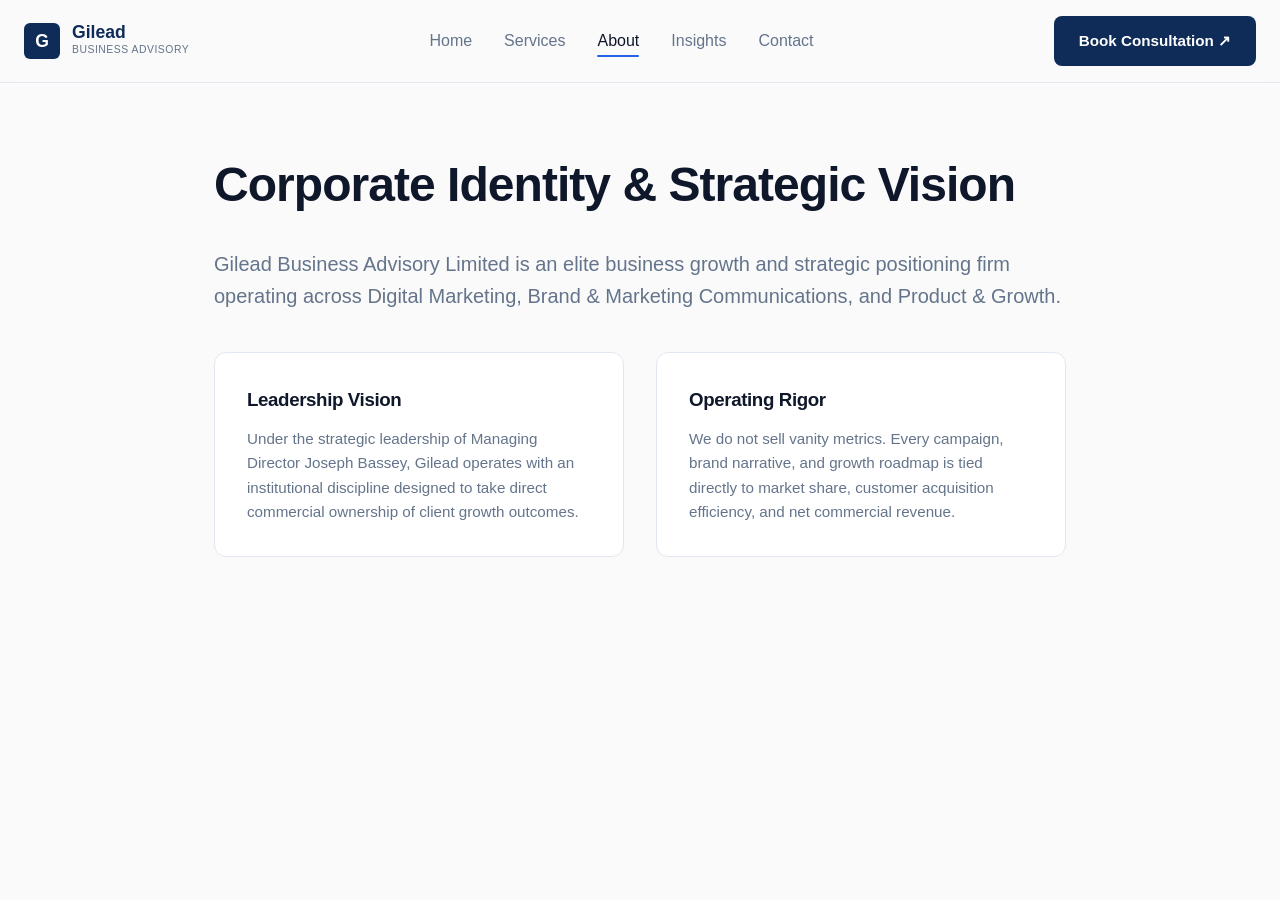
==== about.html @ 7e7a0b9b "Update contact page layout and remove hover effects" ====
<!DOCTYPE html>
<html lang="en">
<head>
  <meta charset="UTF-8">
  <meta name="viewport" content="width=device-width, initial-scale=1.0">
  <title>About Us | Gilead Business Advisory Ltd.</title>
  <link rel="stylesheet" href="css/style.css">
  <link rel="stylesheet" href="css/components.css">
</head>
<body>
  <header class="header-nav">
    <div class="container flex items-center justify-between">
      <a href="index.html" class="nav-brand">
        <div class="brand-logo">G</div>
        <div>
          <div style="font-weight: 800; line-height: 1; font-size: 1.1rem; color: var(--navy-dark);">Gilead</div>
          <div style="font-size: 0.65rem; letter-spacing: 0.05em; color: var(--text-muted); text-transform: uppercase;">Business Advisory</div>
        </div>
      </a>
      <nav>
        <ul class="nav-menu">
          <li><a href="index.html" class="nav-link">Home</a></li>
          <li><a href="services.html" class="nav-link">Services</a></li>
          <li><a href="about.html" class="nav-link active">About</a></li>
          <li><a href="insights.html" class="nav-link">Insights</a></li>
          <li><a href="contact.html" class="nav-link">Contact</a></li>
        </ul>
      </nav>
      <a href="book-consultation.html" class="btn btn-primary">Book Consultation &#8599;</a>
    </div>
  </header>

  <section style="padding: 4rem 0;">
    <div class="container" style="max-width: 900px;">
      <h1 style="font-size: 3rem; margin-bottom: 1.5rem;">Corporate Identity & Strategic Vision</h1>
      <p style="font-size: 1.25rem; color: var(--text-muted); margin-bottom: 2.5rem;">
        Gilead Business Advisory Limited is an elite business growth and strategic positioning firm operating across Digital Marketing, Brand & Marketing Communications, and Product & Growth.
      </p>

      <div class="grid" style="grid-template-columns: 1fr 1fr; gap: 2rem; margin-bottom: 3rem;">
        <div class="interactive-card">
          <h3 style="margin-bottom: 0.75rem;">Leadership Vision</h3>
          <p style="color: var(--text-muted); font-size: 0.95rem;">
            Under the strategic leadership of Managing Director Joseph Bassey, Gilead operates with an institutional discipline designed to take direct commercial ownership of client growth outcomes.
          </p>
        </div>
        <div class="interactive-card">
          <h3 style="margin-bottom: 0.75rem;">Operating Rigor</h3>
          <p style="color: var(--text-muted); font-size: 0.95rem;">
            We do not sell vanity metrics. Every campaign, brand narrative, and growth roadmap is tied directly to market share, customer acquisition efficiency, and net commercial revenue.
          </p>
        </div>
      </div>
    </div>
  </section>
</body>
</html>
---- css/style.css ----
/* Gilead Business Advisory - Global Styles & Design System */
:root {
  --navy-dark: #0f2c59;
  --royal-blue: #2563eb;
  --soft-blue: #38bdf8;
  --bg-offwhite: #fafafa;
  --text-charcoal: #0f172a;
  --text-muted: #64748b;
  --border-light: #e2e8f0;
  --white: #ffffff;
  --card-shadow: 0 10px 25px -5px rgba(15, 44, 89, 0.05), 0 8px 10px -6px rgba(15, 44, 89, 0.05);
  --transition-fast: 0.2s cubic-bezier(0.4, 0, 0.2, 1);
  --transition-smooth: 0.3s cubic-bezier(0.4, 0, 0.2, 1);
}

* {
  margin: 0;
  padding: 0;
  box-sizing: border-box;
}

body {
  font-family: 'Inter', -apple-system, BlinkMacSystemFont, "Segoe UI", Roboto, sans-serif;
  background-color: var(--bg-offwhite);
  color: var(--text-charcoal);
  line-height: 1.6;
  -webkit-font-smoothing: antialiased;
}

h1, h2, h3, h4, .font-heading {
  font-family: 'Plus Jakarta Sans', -apple-system, BlinkMacSystemFont, sans-serif;
  font-weight: 700;
  color: var(--text-charcoal);
  letter-spacing: -0.02em;
}

a {
  color: inherit;
  text-decoration: none;
}

.container {
  width: 100%;
  max-width: 1280px;
  margin: 0 auto;
  padding: 0 1.5rem;
}

/* Background Grid Pattern from Visual Reference */
.bg-grid-pattern {
  background-size: 40px 40px;
  background-image: 
    linear-gradient(to right, rgba(15, 44, 89, 0.03) 1px, transparent 1px),
    linear-gradient(to bottom, rgba(15, 44, 89, 0.03) 1px, transparent 1px);
}

/* Button UI Components */
.btn {
  display: inline-flex;
  align-items: center;
  justify-content: center;
  padding: 0.75rem 1.5rem;
  border-radius: 8px;
  font-weight: 600;
  font-size: 0.95rem;
  transition: var(--transition-fast);
  cursor: pointer;
  border: 1px solid transparent;
  gap: 0.5rem;
}

.btn-primary {
  background-color: var(--navy-dark);
  color: var(--white);
}

.btn-primary:hover {
  background-color: var(--royal-blue);
  transform: translateY(-2px);
  box-shadow: 0 4px 12px rgba(37, 99, 235, 0.25);
}

.btn-secondary {
  background-color: var(--white);
  color: var(--text-charcoal);
  border-color: var(--border-light);
}

.btn-secondary:hover {
  border-color: var(--royal-blue);
  color: var(--royal-blue);
  transform: translateY(-2px);
}

/* Layout Utilities */
.grid { display: grid; }
.flex { display: flex; }
.items-center { align-items: center; }
.justify-between { justify-content: space-between; }
.flex-col { flex-direction: column; }
---- css/components.css ----
/* Specialized UI Components & Micro-interactions */

/* Glass Navigation Header */
.header-nav {
  position: sticky;
  top: 0;
  z-index: 100;
  background: rgba(250, 250, 250, 0.85);
  backdrop-filter: blur(12px);
  border-bottom: 1px solid var(--border-light);
  padding: 1rem 0;
}

.nav-brand {
  display: flex;
  align-items: center;
  gap: 0.75rem;
}

.brand-logo {
  width: 36px;
  height: 36px;
  background: var(--navy-dark);
  color: var(--white);
  border-radius: 6px;
  display: flex;
  align-items: center;
  justify-content: center;
  font-weight: 800;
  font-size: 1.1rem;
}

.nav-menu {
  display: flex;
  align-items: center;
  gap: 2rem;
  list-style: none;
}

.nav-link {
  font-weight: 500;
  color: var(--text-muted);
  transition: var(--transition-fast);
  position: relative;
  padding: 0.25rem 0;
}

.nav-link:hover, .nav-link.active {
  color: var(--text-charcoal);
}

.nav-link.active::after {
  content: '';
  position: absolute;
  bottom: -4px;
  left: 0;
  width: 100%;
  height: 2px;
  background-color: var(--royal-blue);
  border-radius: 2px;
}

/* Card Micro-Interactions */
.interactive-card {
  background: var(--white);
  border: 1px solid var(--border-light);
  border-radius: 12px;
  padding: 2rem;
  transition: var(--transition-smooth);
}

.interactive-card:hover {
  transform: translateY(-4px);
  border-color: rgba(37, 99, 235, 0.3);
  box-shadow: var(--card-shadow);
}

.icon-box {
  width: 48px;
  height: 48px;
  background: rgba(15, 44, 89, 0.05);
  color: var(--navy-dark);
  border-radius: 8px;
  display: flex;
  align-items: center;
  justify-content: center;
  margin-bottom: 1.5rem;
  transition: var(--transition-fast);
}

.interactive-card:hover .icon-box {
  background: var(--navy-dark);
  color: var(--white);
}

/* Dark Conversion Banner (As shown in Reference Screenshot) */
.cta-banner {
  background: var(--navy-dark);
  color: var(--white);
  border-radius: 16px;
  padding: 3.5rem 3rem;
  display: flex;
  align-items: center;
  justify-content: space-between;
  margin: 4rem 0;
}

.cta-banner h2 {
  color: var(--white);
  font-size: 2.25rem;
  margin-bottom: 0.75rem;
}

.cta-banner p {
  color: rgba(255, 255, 255, 0.8);
  max-width: 600px;
}

/* Direct Floating WhatsApp Button */
.whatsapp-float {
  position: fixed;
  bottom: 2rem;
  right: 2rem;
  width: 52px;
  height: 52px;
  background-color: #25D366;
  color: white;
  border-radius: 50%;
  display: flex;
  align-items: center;
  justify-content: center;
  box-shadow: 0 4px 12px rgba(37, 211, 102, 0.4);
  z-index: 1000;
  transition: var(--transition-fast);
}

.whatsapp-float:hover {
  transform: scale(1.1);
}

@media (max-width: 768px) {
  .cta-banner {
    flex-direction: column;
    align-items: flex-start;
    gap: 2rem;
    padding: 2rem;
  }
  
  .nav-menu {
    display: none;
  }
}
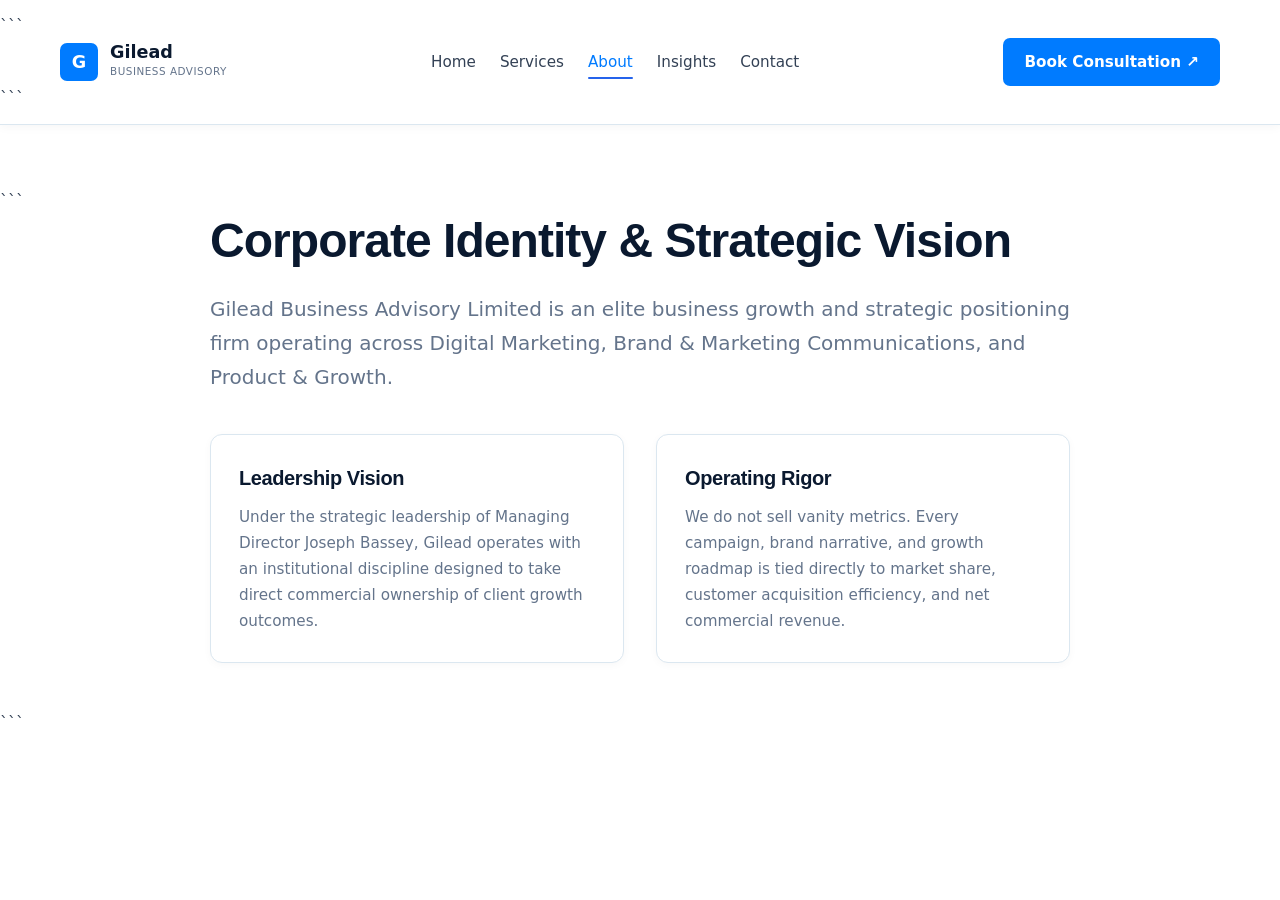
==== commit d684647f: "Update code" ====
--- a/about.html
+++ b/about.html
@@ -1,57 +1,778 @@
 <!DOCTYPE html>
+
 <html lang="en">
 <head>
   <meta charset="UTF-8">
   <meta name="viewport" content="width=device-width, initial-scale=1.0">
   <title>About Us | Gilead Business Advisory Ltd.</title>
+
   <link rel="stylesheet" href="css/style.css">
   <link rel="stylesheet" href="css/components.css">
+
+  <style>
+    :root {
+      --navy-dark: #0a192f;
+      --blue: #007bff;
+      --blue-dark: #0056b3;
+      --blue-soft: #eaf2ff;
+      --text-muted: #64748b;
+      --text-charcoal: #334155;
+      --border-color: #dbe7f0;
+      --white: #ffffff;
+    }
+
+    * {
+      box-sizing: border-box;
+      margin: 0;
+      padding: 0;
+    }
+
+    html {
+      scroll-behavior: smooth;
+      overflow-x: hidden;
+    }
+
+    body {
+      font-family: system-ui, -apple-system, BlinkMacSystemFont, "Segoe UI",
+        Roboto, Oxygen, Ubuntu, Cantarell, sans-serif;
+      line-height: 1.5;
+      color: var(--text-charcoal);
+      background: #ffffff;
+      overflow-x: hidden;
+    }
+
+    .container {
+      width: 100%;
+      max-width: 1200px;
+      margin: 0 auto;
+      padding: 0 1.25rem;
+    }
+
+    /* =========================
+       NAVIGATION
+    ========================= */
+
+    .header-nav {
+      background: rgba(255, 255, 255, 0.98);
+      border-bottom: 1px solid var(--border-color);
+      padding: 0.85rem 0;
+      position: sticky;
+      top: 0;
+      z-index: 1000;
+      box-shadow: 0 2px 10px rgba(15, 23, 42, 0.04);
+    }
+
+    .nav-container {
+      display: flex;
+      align-items: center;
+      justify-content: space-between;
+      gap: 1rem;
+      min-height: 44px;
+    }
+
+    .nav-brand {
+      display: flex;
+      align-items: center;
+      gap: 0.75rem;
+      text-decoration: none;
+      flex-shrink: 0;
+    }
+
+    .brand-logo {
+      width: 38px;
+      height: 38px;
+      background: var(--blue);
+      color: #ffffff;
+      display: flex;
+      align-items: center;
+      justify-content: center;
+      font-weight: 800;
+      border-radius: 7px;
+      flex-shrink: 0;
+    }
+
+    .nav-brand-text {
+      min-width: 0;
+    }
+
+    .nav-brand-title {
+      font-weight: 800;
+      line-height: 1;
+      font-size: 1.1rem;
+      color: var(--navy-dark);
+    }
+
+    .nav-brand-subtitle {
+      font-size: 0.65rem;
+      letter-spacing: 0.05em;
+      color: var(--text-muted);
+      text-transform: uppercase;
+      margin-top: 3px;
+    }
+
+    .nav-menu {
+      display: flex;
+      list-style: none;
+      gap: 1.5rem;
+      align-items: center;
+    }
+
+    .nav-link {
+      text-decoration: none;
+      color: var(--text-charcoal);
+      font-weight: 500;
+      font-size: 0.95rem;
+      transition: color 0.2s ease;
+    }
+
+    .nav-link:hover,
+    .nav-link.active {
+      color: var(--blue);
+    }
+
+    .btn {
+      display: inline-block;
+      padding: 0.75rem 1.25rem;
+      border-radius: 7px;
+      text-decoration: none;
+      font-weight: 600;
+      text-align: center;
+      transition:
+        background-color 0.2s ease,
+        color 0.2s ease,
+        border-color 0.2s ease;
+    }
+
+    .btn-primary {
+      background-color: var(--blue);
+      color: #ffffff;
+    }
+
+    .btn-primary:hover {
+      background-color: var(--blue-dark);
+    }
+
+    /* =========================
+       MOBILE MENU BUTTON
+    ========================= */
+
+    .mobile-menu-toggle {
+      display: none;
+      width: 42px;
+      height: 42px;
+      background: #ffffff;
+      border: 1px solid var(--border-color);
+      border-radius: 8px;
+      cursor: pointer;
+      color: var(--navy-dark);
+      align-items: center;
+      justify-content: center;
+      flex-direction: column;
+      gap: 5px;
+      padding: 0;
+      flex-shrink: 0;
+      position: relative;
+      z-index: 1100;
+    }
+
+    .mobile-menu-toggle span {
+      display: block;
+      width: 21px;
+      height: 2px;
+      background: var(--navy-dark);
+      border-radius: 2px;
+      transition:
+        transform 0.25s ease,
+        opacity 0.25s ease;
+    }
+
+    .mobile-menu-toggle.active span:nth-child(1) {
+      transform: translateY(7px) rotate(45deg);
+    }
+
+    .mobile-menu-toggle.active span:nth-child(2) {
+      opacity: 0;
+    }
+
+    .mobile-menu-toggle.active span:nth-child(3) {
+      transform: translateY(-7px) rotate(-45deg);
+    }
+
+    /* =========================
+       MOBILE DROPDOWN
+    ========================= */
+
+    .mobile-menu {
+      display: none;
+    }
+
+    /* =========================
+       ABOUT CONTENT
+    ========================= */
+
+    .about-section {
+      padding: 4rem 0;
+    }
+
+    .about-container {
+      max-width: 900px;
+    }
+
+    .about-title {
+      font-size: 3rem;
+      line-height: 1.15;
+      margin-bottom: 1.5rem;
+      color: var(--navy-dark);
+    }
+
+    .about-intro {
+      font-size: 1.25rem;
+      color: var(--text-muted);
+      margin-bottom: 2.5rem;
+      line-height: 1.7;
+    }
+
+    .about-grid {
+      display: grid;
+      grid-template-columns: repeat(2, minmax(0, 1fr));
+      gap: 2rem;
+      margin-bottom: 3rem;
+    }
+
+    .interactive-card {
+      background: #ffffff;
+      border: 1px solid var(--border-color);
+      border-radius: 12px;
+      padding: 1.75rem;
+      height: 100%;
+      box-shadow: 0 2px 8px rgba(15, 23, 42, 0.03);
+    }
+
+    .interactive-card h3 {
+      margin-bottom: 0.75rem;
+      color: var(--navy-dark);
+      font-size: 1.25rem;
+    }
+
+    .interactive-card p {
+      color: var(--text-muted);
+      font-size: 0.95rem;
+      line-height: 1.7;
+    }
+
+    /* =========================
+       TABLET
+    ========================= */
+
+    @media (max-width: 1000px) {
+      .nav-menu {
+        gap: 0.9rem;
+      }
+
+      .nav-link {
+        font-size: 0.85rem;
+      }
+
+      .header-btn {
+        padding: 0.65rem 0.8rem;
+        font-size: 0.8rem;
+      }
+    }
+
+    /* =========================
+       MOBILE
+    ========================= */
+
+    @media (max-width: 768px) {
+
+      .container {
+        padding-left: 1rem;
+        padding-right: 1rem;
+      }
+
+      .header-nav {
+        padding: 0.7rem 0;
+      }
+
+      .nav-container {
+        width: 100%;
+        gap: 0.6rem;
+      }
+
+      .nav-brand {
+        flex: 1;
+        min-width: 0;
+      }
+
+      .brand-logo {
+        width: 38px;
+        height: 38px;
+      }
+
+      .nav-brand-text {
+        display: none;
+      }
+
+      .nav-menu {
+        display: none;
+      }
+
+      .header-btn {
+        display: none;
+      }
+
+      .mobile-menu-toggle {
+        display: flex;
+      }
+
+      .mobile-menu {
+        position: absolute;
+        top: calc(100% + 8px);
+        left: 1rem;
+        right: 1rem;
+
+        display: flex;
+        flex-direction: column;
+
+        background: #ffffff;
+        border: 1px solid var(--border-color);
+        border-radius: 12px;
+        box-shadow: 0 12px 30px rgba(15, 23, 42, 0.12);
+
+        padding: 0.5rem;
+
+        opacity: 0;
+        visibility: hidden;
+        pointer-events: none;
+
+        transform: translateY(-8px);
+
+        transition:
+          opacity 0.2s ease,
+          transform 0.2s ease,
+          visibility 0.2s ease;
+      }
+
+      .mobile-menu.open {
+        opacity: 1;
+        visibility: visible;
+        pointer-events: auto;
+        transform: translateY(0);
+      }
+
+      .mobile-menu a {
+        display: block;
+        width: 100%;
+        padding: 0.9rem 1rem;
+        border-radius: 8px;
+
+        color: var(--navy-dark);
+        text-decoration: none;
+        font-size: 0.92rem;
+        font-weight: 600;
+      }
+
+      .mobile-menu a:hover,
+      .mobile-menu a.active {
+        background: var(--blue-soft);
+        color: var(--blue);
+      }
+
+      .mobile-menu .mobile-book {
+        margin-top: 0.25rem;
+        background: var(--blue);
+        color: #ffffff;
+        text-align: center;
+      }
+
+      .mobile-menu .mobile-book:hover {
+        background: var(--blue-dark);
+        color: #ffffff;
+      }
+
+      .about-section {
+        padding: 2.5rem 0;
+      }
+
+      .about-title {
+        font-size: 2.1rem;
+        line-height: 1.2;
+        margin-bottom: 1rem;
+      }
+
+      .about-intro {
+        font-size: 1rem;
+        line-height: 1.7;
+        margin-bottom: 2rem;
+      }
+
+      .about-grid {
+        grid-template-columns: 1fr;
+        gap: 1rem;
+        margin-bottom: 2rem;
+      }
+
+      .interactive-card {
+        padding: 1.35rem;
+        border-radius: 11px;
+      }
+
+      .interactive-card h3 {
+        font-size: 1.2rem;
+      }
+
+      .interactive-card p {
+        font-size: 0.92rem;
+      }
+    }
+
+    /* =========================
+       VERY SMALL PHONES
+    ========================= */
+
+    @media (max-width: 380px) {
+
+      .container {
+        padding-left: 0.85rem;
+        padding-right: 0.85rem;
+      }
+
+      .mobile-menu-toggle {
+        width: 40px;
+        height: 40px;
+      }
+
+      .brand-logo {
+        width: 36px;
+        height: 36px;
+      }
+
+      .about-title {
+        font-size: 1.8rem;
+      }
+
+      .about-intro {
+        font-size: 0.92rem;
+      }
+
+      .interactive-card {
+        padding: 1.15rem;
+      }
+    }
+  </style>
+
 </head>
+
 <body>
+
+  <!-- HEADER -->
+
   <header class="header-nav">
-    <div class="container flex items-center justify-between">
-      <a href="index.html" class="nav-brand">
-        <div class="brand-logo">G</div>
-        <div>
-          <div style="font-weight: 800; line-height: 1; font-size: 1.1rem; color: var(--navy-dark);">Gilead</div>
-          <div style="font-size: 0.65rem; letter-spacing: 0.05em; color: var(--text-muted); text-transform: uppercase;">Business Advisory</div>
-        </div>
-      </a>
-      <nav>
-        <ul class="nav-menu">
-          <li><a href="index.html" class="nav-link">Home</a></li>
-          <li><a href="services.html" class="nav-link">Services</a></li>
-          <li><a href="about.html" class="nav-link active">About</a></li>
-          <li><a href="insights.html" class="nav-link">Insights</a></li>
-          <li><a href="contact.html" class="nav-link">Contact</a></li>
-        </ul>
-      </nav>
-      <a href="book-consultation.html" class="btn btn-primary">Book Consultation &#8599;</a>
+
+```
+<div class="container nav-container">
+
+  <!-- Brand -->
+
+  <a href="index.html" class="nav-brand">
+
+    <div class="brand-logo">
+      G
     </div>
+
+    <div class="nav-brand-text">
+
+      <div class="nav-brand-title">
+        Gilead
+      </div>
+
+      <div class="nav-brand-subtitle">
+        Business Advisory
+      </div>
+
+    </div>
+
+  </a>
+
+  <!-- Desktop Navigation -->
+
+  <nav aria-label="Desktop navigation">
+
+    <ul class="nav-menu">
+
+      <li>
+        <a href="index.html" class="nav-link">
+          Home
+        </a>
+      </li>
+
+      <li>
+        <a href="services.html" class="nav-link">
+          Services
+        </a>
+      </li>
+
+      <li>
+        <a href="about.html" class="nav-link active">
+          About
+        </a>
+      </li>
+
+      <li>
+        <a href="insights.html" class="nav-link">
+          Insights
+        </a>
+      </li>
+
+      <li>
+        <a href="contact.html" class="nav-link">
+          Contact
+        </a>
+      </li>
+
+    </ul>
+
+  </nav>
+
+  <!-- Desktop Consultation -->
+
+  <a
+    href="book-consultation.html"
+    class="btn btn-primary header-btn"
+  >
+    Book Consultation &#8599;
+  </a>
+
+  <!-- Mobile Hamburger -->
+
+  <button
+    class="mobile-menu-toggle"
+    id="mobileMenuToggle"
+    type="button"
+    aria-label="Open navigation menu"
+    aria-expanded="false"
+    aria-controls="mobileMenu"
+  >
+
+    <span></span>
+    <span></span>
+    <span></span>
+
+  </button>
+
+</div>
+
+<!-- MOBILE MENU -->
+
+<nav
+  class="mobile-menu"
+  id="mobileMenu"
+  aria-label="Mobile navigation"
+>
+
+  <a href="index.html">
+    Home
+  </a>
+
+  <a href="services.html">
+    Services
+  </a>
+
+  <a href="about.html" class="active">
+    About
+  </a>
+
+  <a href="insights.html">
+    Insights
+  </a>
+
+  <a href="contact.html">
+    Contact
+  </a>
+
+  <a
+    href="book-consultation.html"
+    class="mobile-book"
+  >
+    Book a Consultation &#8599;
+  </a>
+
+</nav>
+```
+
   </header>
 
-  <section style="padding: 4rem 0;">
-    <div class="container" style="max-width: 900px;">
-      <h1 style="font-size: 3rem; margin-bottom: 1.5rem;">Corporate Identity & Strategic Vision</h1>
-      <p style="font-size: 1.25rem; color: var(--text-muted); margin-bottom: 2.5rem;">
-        Gilead Business Advisory Limited is an elite business growth and strategic positioning firm operating across Digital Marketing, Brand & Marketing Communications, and Product & Growth.
+  <!-- ABOUT CONTENT -->
+
+  <section class="about-section">
+
+```
+<div class="container about-container">
+
+  <h1 class="about-title">
+    Corporate Identity &amp; Strategic Vision
+  </h1>
+
+  <p class="about-intro">
+    Gilead Business Advisory Limited is an elite business growth and strategic positioning firm operating across Digital Marketing, Brand &amp; Marketing Communications, and Product &amp; Growth.
+  </p>
+
+  <div class="about-grid">
+
+    <div class="interactive-card">
+
+      <h3>
+        Leadership Vision
+      </h3>
+
+      <p>
+        Under the strategic leadership of Managing Director Joseph Bassey, Gilead operates with an institutional discipline designed to take direct commercial ownership of client growth outcomes.
       </p>
 
-      <div class="grid" style="grid-template-columns: 1fr 1fr; gap: 2rem; margin-bottom: 3rem;">
-        <div class="interactive-card">
-          <h3 style="margin-bottom: 0.75rem;">Leadership Vision</h3>
-          <p style="color: var(--text-muted); font-size: 0.95rem;">
-            Under the strategic leadership of Managing Director Joseph Bassey, Gilead operates with an institutional discipline designed to take direct commercial ownership of client growth outcomes.
-          </p>
-        </div>
-        <div class="interactive-card">
-          <h3 style="margin-bottom: 0.75rem;">Operating Rigor</h3>
-          <p style="color: var(--text-muted); font-size: 0.95rem;">
-            We do not sell vanity metrics. Every campaign, brand narrative, and growth roadmap is tied directly to market share, customer acquisition efficiency, and net commercial revenue.
-          </p>
-        </div>
-      </div>
     </div>
+
+    <div class="interactive-card">
+
+      <h3>
+        Operating Rigor
+      </h3>
+
+      <p>
+        We do not sell vanity metrics. Every campaign, brand narrative, and growth roadmap is tied directly to market share, customer acquisition efficiency, and net commercial revenue.
+      </p>
+
+    </div>
+
+  </div>
+
+</div>
+```
+
   </section>
+
+  <!-- MOBILE NAVIGATION JAVASCRIPT -->
+
+  <script>
+    document.addEventListener("DOMContentLoaded", function () {
+
+      const menuButton =
+        document.getElementById("mobileMenuToggle");
+
+      const mobileMenu =
+        document.getElementById("mobileMenu");
+
+      if (!menuButton || !mobileMenu) {
+        return;
+      }
+
+      menuButton.addEventListener("click", function (event) {
+
+        event.stopPropagation();
+
+        const isOpen =
+          mobileMenu.classList.toggle("open");
+
+        menuButton.classList.toggle(
+          "active",
+          isOpen
+        );
+
+        menuButton.setAttribute(
+          "aria-expanded",
+          String(isOpen)
+        );
+
+        menuButton.setAttribute(
+          "aria-label",
+          isOpen
+            ? "Close navigation menu"
+            : "Open navigation menu"
+        );
+
+      });
+
+      const mobileLinks =
+        mobileMenu.querySelectorAll("a");
+
+      mobileLinks.forEach(function (link) {
+
+        link.addEventListener("click", function () {
+
+          mobileMenu.classList.remove("open");
+
+          menuButton.classList.remove("active");
+
+          menuButton.setAttribute(
+            "aria-expanded",
+            "false"
+          );
+
+          menuButton.setAttribute(
+            "aria-label",
+            "Open navigation menu"
+          );
+
+        });
+
+      });
+
+      document.addEventListener("click", function (event) {
+
+        const clickedInsideMenu =
+          mobileMenu.contains(event.target);
+
+        const clickedButton =
+          menuButton.contains(event.target);
+
+        if (
+          !clickedInsideMenu &&
+          !clickedButton
+        ) {
+
+          mobileMenu.classList.remove("open");
+
+          menuButton.classList.remove("active");
+
+          menuButton.setAttribute(
+            "aria-expanded",
+            "false"
+          );
+
+          menuButton.setAttribute(
+            "aria-label",
+            "Open navigation menu"
+          );
+
+        }
+
+      });
+
+      window.addEventListener("resize", function () {
+
+        if (window.innerWidth > 768) {
+
+          mobileMenu.classList.remove("open");
+
+          menuButton.classList.remove("active");
+
+          menuButton.setAttribute(
+            "aria-expanded",
+            "false"
+          );
+
+          menuButton.setAttribute(
+            "aria-label",
+            "Open navigation menu"
+          );
+
+        }
+
+      });
+
+    });
+  </script>
+
+  <script src="js/main.js"></script>
+
 </body>
-</html>+</html>
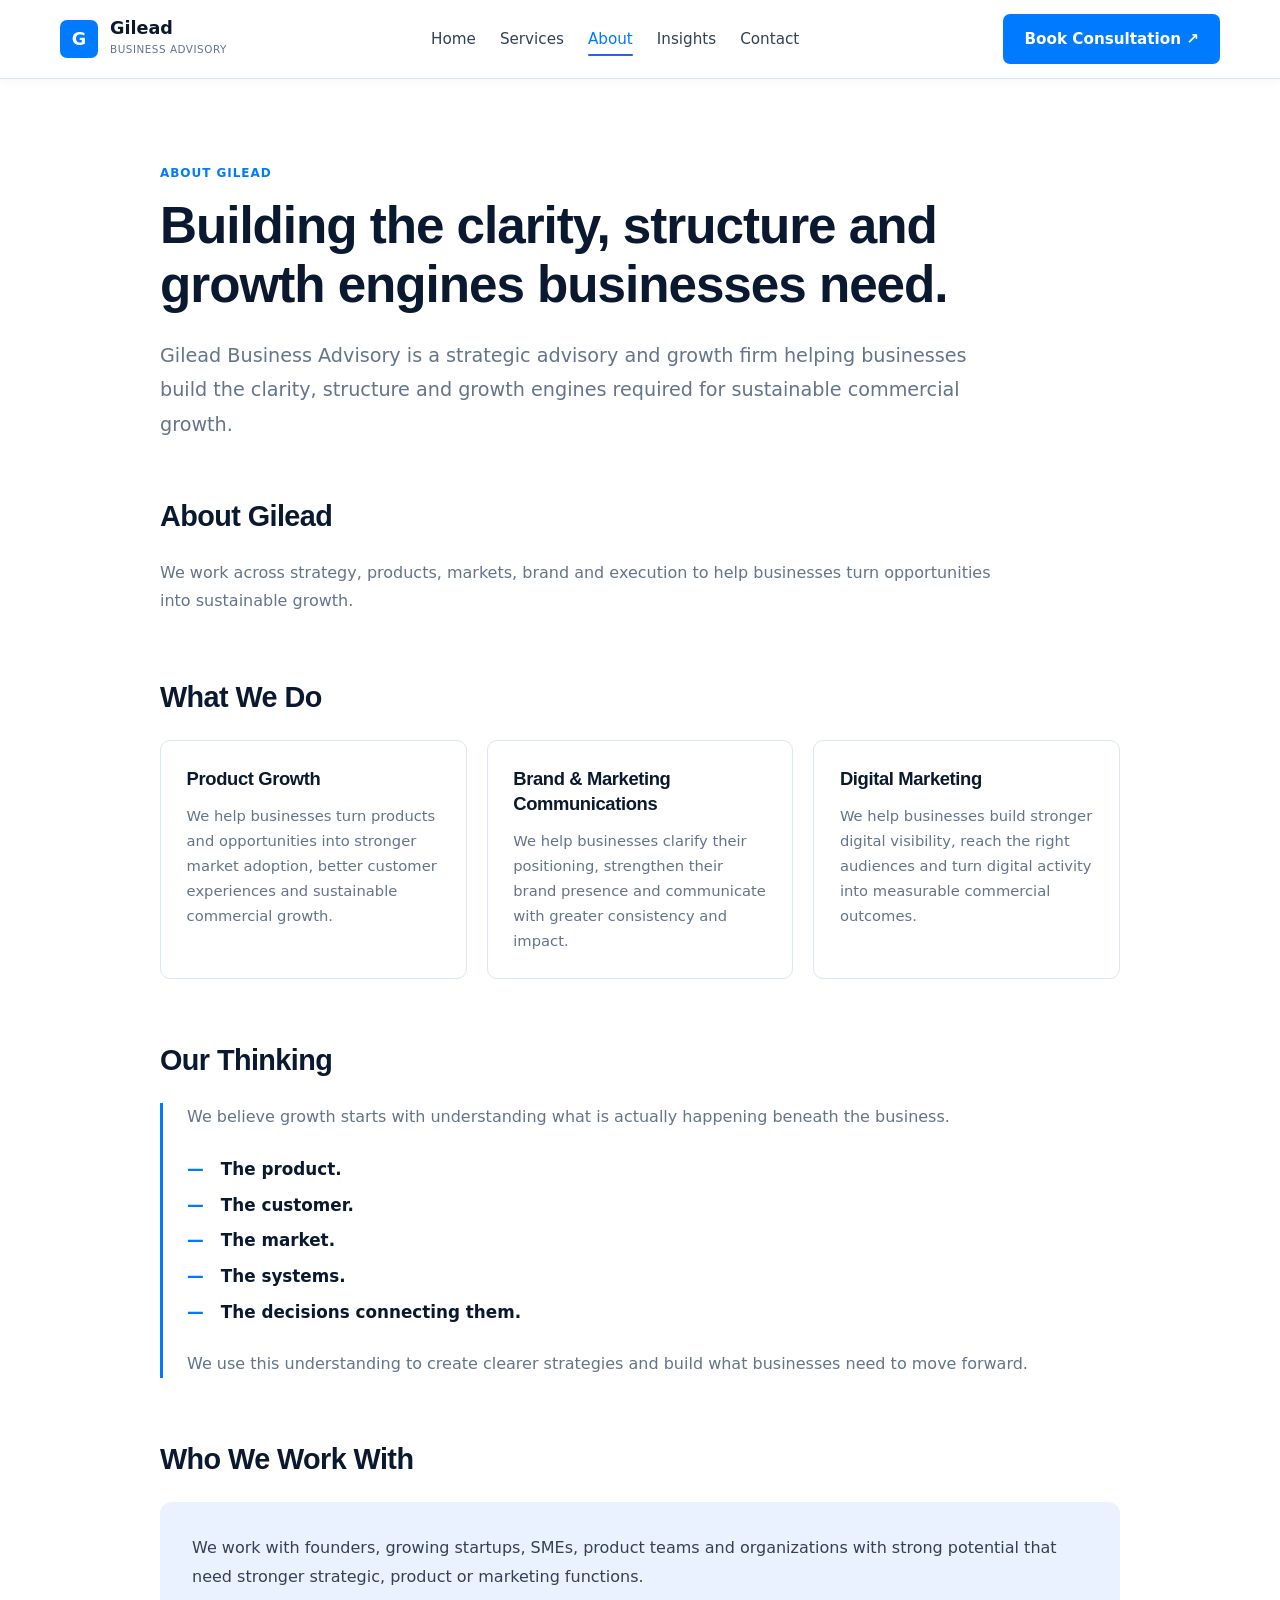
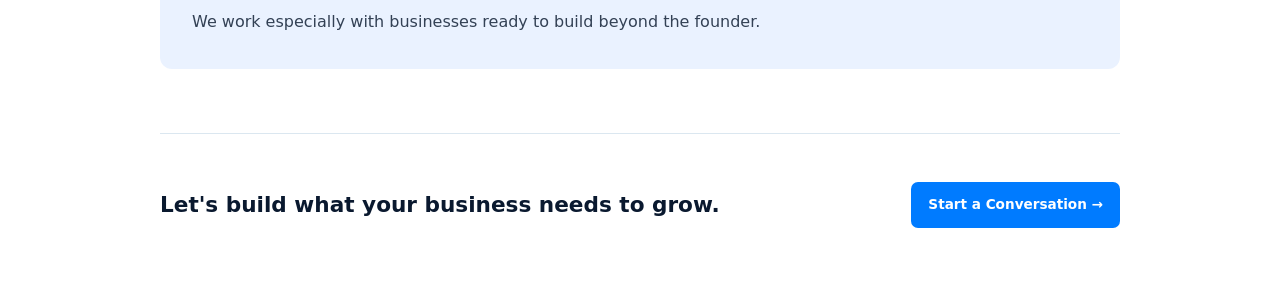
==== commit ae9b2117: "Update code" ====
--- a/about.html
+++ b/about.html
@@ -1,9 +1,9 @@
 <!DOCTYPE html>
-
 <html lang="en">
 <head>
   <meta charset="UTF-8">
   <meta name="viewport" content="width=device-width, initial-scale=1.0">
+
   <title>About Us | Gilead Business Advisory Ltd.</title>
 
   <link rel="stylesheet" href="css/style.css">
@@ -11,12 +11,12 @@
 
   <style>
     :root {
-      --navy-dark: #0a192f;
       --blue: #007bff;
       --blue-dark: #0056b3;
       --blue-soft: #eaf2ff;
       --text-muted: #64748b;
       --text-charcoal: #334155;
+      --navy-dark: #0a192f;
       --border-color: #dbe7f0;
       --white: #ffffff;
     }
@@ -35,7 +35,7 @@
     body {
       font-family: system-ui, -apple-system, BlinkMacSystemFont, "Segoe UI",
         Roboto, Oxygen, Ubuntu, Cantarell, sans-serif;
-      line-height: 1.5;
+      line-height: 1.6;
       color: var(--text-charcoal);
       background: #ffffff;
       overflow-x: hidden;
@@ -179,7 +179,7 @@
       display: block;
       width: 21px;
       height: 2px;
-      background: var(--navy-dark);
+      background: var(--blue);
       border-radius: 2px;
       transition:
         transform 0.25s ease,
@@ -207,57 +207,186 @@
     }
 
     /* =========================
-       ABOUT CONTENT
+       ABOUT PAGE
     ========================= */
 
     .about-section {
-      padding: 4rem 0;
+      padding: 5rem 0;
+      background: #ffffff;
     }
 
     .about-container {
-      max-width: 900px;
+      max-width: 1000px;
+    }
+
+    .about-eyebrow {
+      display: inline-block;
+      font-size: 0.75rem;
+      font-weight: 800;
+      letter-spacing: 0.08em;
+      text-transform: uppercase;
+      color: var(--blue);
+      margin-bottom: 0.9rem;
     }
 
     .about-title {
-      font-size: 3rem;
+      font-size: 3.2rem;
       line-height: 1.15;
       margin-bottom: 1.5rem;
       color: var(--navy-dark);
+      max-width: 850px;
     }
 
     .about-intro {
-      font-size: 1.25rem;
+      font-size: 1.2rem;
       color: var(--text-muted);
-      margin-bottom: 2.5rem;
-      line-height: 1.7;
-    }
-
-    .about-grid {
+      line-height: 1.8;
+      max-width: 850px;
+      margin-bottom: 3.5rem;
+    }
+
+    /* =========================
+       CONTENT SECTIONS
+    ========================= */
+
+    .about-block {
+      margin-bottom: 4rem;
+    }
+
+    .about-block:last-child {
+      margin-bottom: 0;
+    }
+
+    .section-heading {
+      font-size: 1.8rem;
+      line-height: 1.25;
+      color: var(--navy-dark);
+      margin-bottom: 1.5rem;
+    }
+
+    .section-text {
+      font-size: 1rem;
+      color: var(--text-muted);
+      line-height: 1.8;
+      max-width: 850px;
+    }
+
+    /* =========================
+       WHAT WE DO
+    ========================= */
+
+    .services-grid {
       display: grid;
-      grid-template-columns: repeat(2, minmax(0, 1fr));
-      gap: 2rem;
-      margin-bottom: 3rem;
-    }
-
-    .interactive-card {
+      grid-template-columns: repeat(3, minmax(0, 1fr));
+      gap: 1.25rem;
+    }
+
+    .service-card {
       background: #ffffff;
       border: 1px solid var(--border-color);
+      border-radius: 10px;
+      padding: 1.6rem;
+      height: 100%;
+      box-shadow: none;
+    }
+
+    .service-card h3 {
+      color: var(--navy-dark);
+      font-size: 1.15rem;
+      margin-bottom: 0.7rem;
+      line-height: 1.35;
+    }
+
+    .service-card p {
+      color: var(--text-muted);
+      font-size: 0.92rem;
+      line-height: 1.7;
+    }
+
+    /* =========================
+       OUR THINKING
+    ========================= */
+
+    .thinking-section {
+      background: #ffffff;
+    }
+
+    .thinking-content {
+      border-left: 3px solid var(--blue);
+      padding-left: 1.5rem;
+    }
+
+    .thinking-content p {
+      font-size: 1rem;
+      color: var(--text-muted);
+      line-height: 1.8;
+      margin-bottom: 1.2rem;
+    }
+
+    .thinking-list {
+      list-style: none;
+      margin: 1.5rem 0;
+      display: grid;
+      gap: 0.55rem;
+    }
+
+    .thinking-list li {
+      font-size: 1.05rem;
+      font-weight: 700;
+      color: var(--navy-dark);
+    }
+
+    .thinking-list li::before {
+      content: "—";
+      color: var(--blue);
+      margin-right: 0.7rem;
+    }
+
+    /* =========================
+       WHO WE WORK WITH
+    ========================= */
+
+    .clients-box {
+      background: var(--blue-soft);
       border-radius: 12px;
-      padding: 1.75rem;
-      height: 100%;
-      box-shadow: 0 2px 8px rgba(15, 23, 42, 0.03);
-    }
-
-    .interactive-card h3 {
-      margin-bottom: 0.75rem;
+      padding: 2rem;
+    }
+
+    .clients-box p {
+      font-size: 1rem;
+      color: var(--text-charcoal);
+      line-height: 1.8;
+      margin-bottom: 1rem;
+    }
+
+    .clients-box p:last-child {
+      margin-bottom: 0;
+    }
+
+    /* =========================
+       FINAL CTA
+    ========================= */
+
+    .about-cta {
+      margin-top: 4rem;
+      padding-top: 3rem;
+      border-top: 1px solid var(--border-color);
+      display: flex;
+      align-items: center;
+      justify-content: space-between;
+      gap: 2rem;
+    }
+
+    .about-cta-text {
+      font-size: 1.35rem;
+      font-weight: 700;
       color: var(--navy-dark);
-      font-size: 1.25rem;
-    }
-
-    .interactive-card p {
-      color: var(--text-muted);
-      font-size: 0.95rem;
-      line-height: 1.7;
+    }
+
+    .about-cta .btn {
+      padding: 0.7rem 1rem;
+      font-size: 0.85rem;
+      white-space: nowrap;
     }
 
     /* =========================
@@ -265,6 +394,7 @@
     ========================= */
 
     @media (max-width: 1000px) {
+
       .nav-menu {
         gap: 0.9rem;
       }
@@ -276,6 +406,14 @@
       .header-btn {
         padding: 0.65rem 0.8rem;
         font-size: 0.8rem;
+      }
+
+      .services-grid {
+        grid-template-columns: 1fr;
+      }
+
+      .service-card {
+        padding: 1.5rem;
       }
     }
 
@@ -390,12 +528,14 @@
         color: #ffffff;
       }
 
+      /* About mobile */
+
       .about-section {
-        padding: 2.5rem 0;
+        padding: 2.5rem 0 3rem;
       }
 
       .about-title {
-        font-size: 2.1rem;
+        font-size: 2.15rem;
         line-height: 1.2;
         margin-bottom: 1rem;
       }
@@ -403,26 +543,74 @@
       .about-intro {
         font-size: 1rem;
         line-height: 1.7;
-        margin-bottom: 2rem;
-      }
-
-      .about-grid {
+        margin-bottom: 2.75rem;
+      }
+
+      .about-block {
+        margin-bottom: 3rem;
+      }
+
+      .section-heading {
+        font-size: 1.5rem;
+        margin-bottom: 1rem;
+      }
+
+      .section-text {
+        font-size: 0.94rem;
+        line-height: 1.75;
+      }
+
+      .services-grid {
         grid-template-columns: 1fr;
         gap: 1rem;
-        margin-bottom: 2rem;
-      }
-
-      .interactive-card {
+      }
+
+      .service-card {
+        padding: 1.25rem;
+      }
+
+      .service-card h3 {
+        font-size: 1.1rem;
+      }
+
+      .service-card p {
+        font-size: 0.9rem;
+      }
+
+      .thinking-content {
+        padding-left: 1rem;
+      }
+
+      .thinking-content p {
+        font-size: 0.94rem;
+      }
+
+      .thinking-list li {
+        font-size: 0.98rem;
+      }
+
+      .clients-box {
         padding: 1.35rem;
-        border-radius: 11px;
-      }
-
-      .interactive-card h3 {
-        font-size: 1.2rem;
-      }
-
-      .interactive-card p {
-        font-size: 0.92rem;
+      }
+
+      .clients-box p {
+        font-size: 0.94rem;
+      }
+
+      .about-cta {
+        margin-top: 3rem;
+        padding-top: 2rem;
+        flex-direction: column;
+        align-items: flex-start;
+        gap: 1rem;
+      }
+
+      .about-cta-text {
+        font-size: 1.15rem;
+      }
+
+      .about-cta .btn {
+        width: auto;
       }
     }
 
@@ -448,16 +636,28 @@
       }
 
       .about-title {
-        font-size: 1.8rem;
+        font-size: 1.85rem;
       }
 
       .about-intro {
         font-size: 0.92rem;
       }
 
-      .interactive-card {
+      .section-heading {
+        font-size: 1.35rem;
+      }
+
+      .service-card {
+        padding: 1.1rem;
+      }
+
+      .clients-box {
         padding: 1.15rem;
       }
+
+      .about-cta-text {
+        font-size: 1.05rem;
+      }
     }
   </style>
 
@@ -469,186 +669,340 @@
 
   <header class="header-nav">
 
-```
-<div class="container nav-container">
-
-  <!-- Brand -->
-
-  <a href="index.html" class="nav-brand">
-
-    <div class="brand-logo">
-      G
+    <div class="container nav-container">
+
+      <!-- Brand -->
+
+      <a href="index.html" class="nav-brand">
+
+        <div class="brand-logo">
+          G
+        </div>
+
+        <div class="nav-brand-text">
+
+          <div class="nav-brand-title">
+            Gilead
+          </div>
+
+          <div class="nav-brand-subtitle">
+            Business Advisory
+          </div>
+
+        </div>
+
+      </a>
+
+      <!-- Desktop Navigation -->
+
+      <nav aria-label="Desktop navigation">
+
+        <ul class="nav-menu">
+
+          <li>
+            <a href="index.html" class="nav-link">
+              Home
+            </a>
+          </li>
+
+          <li>
+            <a href="services.html" class="nav-link">
+              Services
+            </a>
+          </li>
+
+          <li>
+            <a href="about.html" class="nav-link active">
+              About
+            </a>
+          </li>
+
+          <li>
+            <a href="insights.html" class="nav-link">
+              Insights
+            </a>
+          </li>
+
+          <li>
+            <a href="contact.html" class="nav-link">
+              Contact
+            </a>
+          </li>
+
+        </ul>
+
+      </nav>
+
+      <!-- Desktop Consultation -->
+
+      <a
+        href="book-consultation.html"
+        class="btn btn-primary header-btn"
+      >
+        Book Consultation &#8599;
+      </a>
+
+      <!-- Mobile Hamburger -->
+
+      <button
+        class="mobile-menu-toggle"
+        id="mobileMenuToggle"
+        type="button"
+        aria-label="Open navigation menu"
+        aria-expanded="false"
+        aria-controls="mobileMenu"
+      >
+
+        <span></span>
+        <span></span>
+        <span></span>
+
+      </button>
+
     </div>
 
-    <div class="nav-brand-text">
-
-      <div class="nav-brand-title">
-        Gilead
+    <!-- MOBILE MENU -->
+
+    <nav
+      class="mobile-menu"
+      id="mobileMenu"
+      aria-label="Mobile navigation"
+    >
+
+      <a href="index.html">
+        Home
+      </a>
+
+      <a href="services.html">
+        Services
+      </a>
+
+      <a href="about.html" class="active">
+        About
+      </a>
+
+      <a href="insights.html">
+        Insights
+      </a>
+
+      <a href="contact.html">
+        Contact
+      </a>
+
+      <a
+        href="book-consultation.html"
+        class="mobile-book"
+      >
+        Book a Consultation &#8599;
+      </a>
+
+    </nav>
+
+  </header>
+
+
+  <!-- ABOUT CONTENT -->
+
+  <main>
+
+    <section class="about-section">
+
+      <div class="container about-container">
+
+        <span class="about-eyebrow">
+          About Gilead
+        </span>
+
+        <h1 class="about-title">
+          Building the clarity, structure and growth engines businesses need.
+        </h1>
+
+        <p class="about-intro">
+          Gilead Business Advisory is a strategic advisory and growth firm
+          helping businesses build the clarity, structure and growth engines
+          required for sustainable commercial growth.
+        </p>
+
+
+        <!-- ABOUT GILEAD -->
+
+        <div class="about-block">
+
+          <h2 class="section-heading">
+            About Gilead
+          </h2>
+
+          <p class="section-text">
+            We work across strategy, products, markets, brand and execution
+            to help businesses turn opportunities into sustainable growth.
+          </p>
+
+        </div>
+
+
+        <!-- WHAT WE DO -->
+
+        <div class="about-block">
+
+          <h2 class="section-heading">
+            What We Do
+          </h2>
+
+          <div class="services-grid">
+
+            <!-- Product Growth -->
+
+            <div class="service-card">
+
+              <h3>
+                Product Growth
+              </h3>
+
+              <p>
+                We help businesses turn products and opportunities into
+                stronger market adoption, better customer experiences and
+                sustainable commercial growth.
+              </p>
+
+            </div>
+
+
+            <!-- Brand & Marketing Communications -->
+
+            <div class="service-card">
+
+              <h3>
+                Brand &amp; Marketing Communications
+              </h3>
+
+              <p>
+                We help businesses clarify their positioning, strengthen
+                their brand presence and communicate with greater
+                consistency and impact.
+              </p>
+
+            </div>
+
+
+            <!-- Digital Marketing -->
+
+            <div class="service-card">
+
+              <h3>
+                Digital Marketing
+              </h3>
+
+              <p>
+                We help businesses build stronger digital visibility,
+                reach the right audiences and turn digital activity into
+                measurable commercial outcomes.
+              </p>
+
+            </div>
+
+          </div>
+
+        </div>
+
+
+        <!-- OUR THINKING -->
+
+        <div class="about-block thinking-section">
+
+          <h2 class="section-heading">
+            Our Thinking
+          </h2>
+
+          <div class="thinking-content">
+
+            <p>
+              We believe growth starts with understanding what is actually
+              happening beneath the business.
+            </p>
+
+            <ul class="thinking-list">
+
+              <li>
+                The product.
+              </li>
+
+              <li>
+                The customer.
+              </li>
+
+              <li>
+                The market.
+              </li>
+
+              <li>
+                The systems.
+              </li>
+
+              <li>
+                The decisions connecting them.
+              </li>
+
+            </ul>
+
+            <p>
+              We use this understanding to create clearer strategies and
+              build what businesses need to move forward.
+            </p>
+
+          </div>
+
+        </div>
+
+
+        <!-- WHO WE WORK WITH -->
+
+        <div class="about-block">
+
+          <h2 class="section-heading">
+            Who We Work With
+          </h2>
+
+          <div class="clients-box">
+
+            <p>
+              We work with founders, growing startups, SMEs, product teams
+              and organizations with strong potential that need stronger
+              strategic, product or marketing functions.
+            </p>
+
+            <p>
+              We work especially with businesses ready to build beyond
+              the founder.
+            </p>
+
+          </div>
+
+        </div>
+
+
+        <!-- FINAL CTA -->
+
+        <div class="about-cta">
+
+          <div class="about-cta-text">
+            Let's build what your business needs to grow.
+          </div>
+
+          <a
+            href="contact.html"
+            class="btn btn-primary"
+          >
+            Start a Conversation &#8594;
+          </a>
+
+        </div>
+
       </div>
 
-      <div class="nav-brand-subtitle">
-        Business Advisory
-      </div>
-
-    </div>
-
-  </a>
-
-  <!-- Desktop Navigation -->
-
-  <nav aria-label="Desktop navigation">
-
-    <ul class="nav-menu">
-
-      <li>
-        <a href="index.html" class="nav-link">
-          Home
-        </a>
-      </li>
-
-      <li>
-        <a href="services.html" class="nav-link">
-          Services
-        </a>
-      </li>
-
-      <li>
-        <a href="about.html" class="nav-link active">
-          About
-        </a>
-      </li>
-
-      <li>
-        <a href="insights.html" class="nav-link">
-          Insights
-        </a>
-      </li>
-
-      <li>
-        <a href="contact.html" class="nav-link">
-          Contact
-        </a>
-      </li>
-
-    </ul>
-
-  </nav>
-
-  <!-- Desktop Consultation -->
-
-  <a
-    href="book-consultation.html"
-    class="btn btn-primary header-btn"
-  >
-    Book Consultation &#8599;
-  </a>
-
-  <!-- Mobile Hamburger -->
-
-  <button
-    class="mobile-menu-toggle"
-    id="mobileMenuToggle"
-    type="button"
-    aria-label="Open navigation menu"
-    aria-expanded="false"
-    aria-controls="mobileMenu"
-  >
-
-    <span></span>
-    <span></span>
-    <span></span>
-
-  </button>
-
-</div>
-
-<!-- MOBILE MENU -->
-
-<nav
-  class="mobile-menu"
-  id="mobileMenu"
-  aria-label="Mobile navigation"
->
-
-  <a href="index.html">
-    Home
-  </a>
-
-  <a href="services.html">
-    Services
-  </a>
-
-  <a href="about.html" class="active">
-    About
-  </a>
-
-  <a href="insights.html">
-    Insights
-  </a>
-
-  <a href="contact.html">
-    Contact
-  </a>
-
-  <a
-    href="book-consultation.html"
-    class="mobile-book"
-  >
-    Book a Consultation &#8599;
-  </a>
-
-</nav>
-```
-
-  </header>
-
-  <!-- ABOUT CONTENT -->
-
-  <section class="about-section">
-
-```
-<div class="container about-container">
-
-  <h1 class="about-title">
-    Corporate Identity &amp; Strategic Vision
-  </h1>
-
-  <p class="about-intro">
-    Gilead Business Advisory Limited is an elite business growth and strategic positioning firm operating across Digital Marketing, Brand &amp; Marketing Communications, and Product &amp; Growth.
-  </p>
-
-  <div class="about-grid">
-
-    <div class="interactive-card">
-
-      <h3>
-        Leadership Vision
-      </h3>
-
-      <p>
-        Under the strategic leadership of Managing Director Joseph Bassey, Gilead operates with an institutional discipline designed to take direct commercial ownership of client growth outcomes.
-      </p>
-
-    </div>
-
-    <div class="interactive-card">
-
-      <h3>
-        Operating Rigor
-      </h3>
-
-      <p>
-        We do not sell vanity metrics. Every campaign, brand narrative, and growth roadmap is tied directly to market share, customer acquisition efficiency, and net commercial revenue.
-      </p>
-
-    </div>
-
-  </div>
-
-</div>
-```
-
-  </section>
+    </section>
+
+  </main>
+
 
   <!-- MOBILE NAVIGATION JAVASCRIPT -->
 
@@ -691,6 +1045,7 @@
 
       });
 
+
       const mobileLinks =
         mobileMenu.querySelectorAll("a");
 
@@ -716,6 +1071,7 @@
 
       });
 
+
       document.addEventListener("click", function (event) {
 
         const clickedInsideMenu =
@@ -747,6 +1103,7 @@
 
       });
 
+
       window.addEventListener("resize", function () {
 
         if (window.innerWidth > 768) {
@@ -775,4 +1132,4 @@
   <script src="js/main.js"></script>
 
 </body>
-</html>
+</html>
